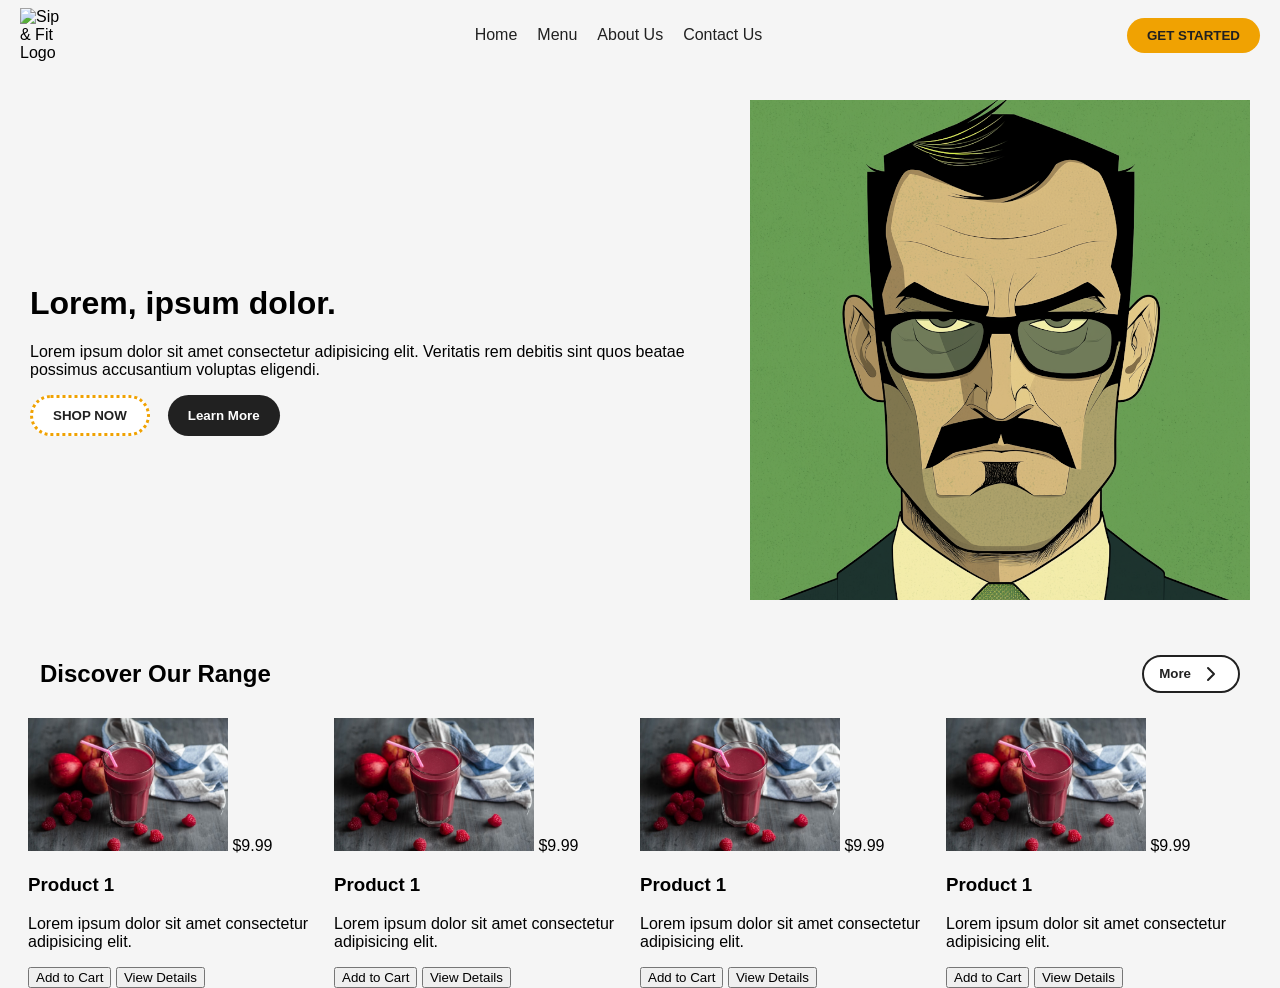
==== index.html @ 7b8e6828 "update title" ====
<!doctype html>
<html lang="en">
  <head>
    <meta charset="UTF-8" />
    <meta name="viewport" content="width=device-width, initial-scale=1.0" />
    <link rel="stylesheet" href="assets/styles/home.css" />
    <title>32Sips - Juice Bar</title>
  </head>
  <body>
    <nav class="navbar">
      <img src="assets/images/logo.png" alt="Sip & Fit Logo" width="50" />

      <ul class="nav-menu">
        <li><a href="/" class="nav-item">Home</a></li>
        <li><a href="/menu" class="nav-item">Menu</a></li>
        <li><a href="/about" class="nav-item">About Us</a></li>
        <li><a href="/contact" class="nav-item">Contact Us</a></li>
      </ul>

      <button class="auth-button">GET STARTED</button>
    </nav>
    <main>
      <div class="hero">
        <div>
          <h1>Lorem, ipsum dolor.</h1>
          <p>
            Lorem ipsum dolor sit amet consectetur adipisicing elit. Veritatis
            rem debitis sint quos beatae possimus accusantium voluptas eligendi.
          </p>
          <div class="hero-buttons">
            <button class="hero-button-left">SHOP NOW</button>
            <button class="hero-button-right">Learn More</button>
          </div>
        </div>
        <img
          src="assets/images/Ardal Green-cropped.png"
          alt="Sip & Fit Logo"
          width="500"
        />
      </div>

      <div class="discover-section">
        <div class="discover-nav">
          <h2>Discover Our Range</h2>
          <div>
            <button class="more-products-button">
              More
              <svg
                xmlns="http://www.w3.org/2000/svg"
                width="24"
                height="24"
                viewBox="0 0 24 24"
                fill="none"
                stroke="currentColor"
                stroke-width="2"
                stroke-linecap="round"
                stroke-linejoin="round"
                class="lucide lucide-chevron-right-icon lucide-chevron-right"
              >
                <path d="m9 18 6-6-6-6" />
              </svg>
            </button>
          </div>
        </div>
        <div class="products">
          <div class="product-item">
            <div>
              <img src="assets/images/placeholder.jpg" width="200" />
              <span class="price">$9.99</span>
            </div>

            <h3>Product 1</h3>
            <p>Lorem ipsum dolor sit amet consectetur adipisicing elit.</p>

            <div>
              <button href="/cart/add/1" class="add-to-cart-button">
                Add to Cart
              </button>
              <button href="/product/1" class="product-link">
                View Details
              </button>
            </div>
          </div>
          <div class="product-item">
            <div>
              <img src="assets/images/placeholder.jpg" width="200" />
              <span class="price">$9.99</span>
            </div>

            <h3>Product 1</h3>
            <p>Lorem ipsum dolor sit amet consectetur adipisicing elit.</p>

            <div>
              <button href="/cart/add/1" class="add-to-cart-button">
                Add to Cart
              </button>
              <button href="/product/1" class="product-link">
                View Details
              </button>
            </div>
          </div>
          <div class="product-item">
            <div>
              <img src="assets/images/placeholder.jpg" width="200" />
              <span class="price">$9.99</span>
            </div>

            <h3>Product 1</h3>
            <p>Lorem ipsum dolor sit amet consectetur adipisicing elit.</p>

            <div>
              <button href="/cart/add/1" class="add-to-cart-button">
                Add to Cart
              </button>
              <button href="/product/1" class="product-link">
                View Details
              </button>
            </div>
          </div>
          <div class="product-item">
            <div>
              <img src="assets/images/placeholder.jpg" width="200" />
              <span class="price">$9.99</span>
            </div>

            <h3>Product 1</h3>
            <p>Lorem ipsum dolor sit amet consectetur adipisicing elit.</p>

            <div>
              <button href="/cart/add/1" class="add-to-cart-button">
                Add to Cart
              </button>
              <button href="/product/1" class="product-link">
                View Details
              </button>
            </div>
          </div>
        </div>
      </div>
    </main>
  </body>
</html>
---- assets/styles/home.css ----
body {
  background: #f5f5f5;
  margin: 0;
  padding: 0;
  font-family: Arial, Helvetica, sans-serif;
}

.navbar {
  display: flex;
  align-items: center;
  justify-content: space-between;
  height: 70px;
  padding: 0 20px;
}

.auth-button {
  background: #f0a202;
  color: #212121;
  border: none;
  padding: 10px 20px;
  cursor: pointer;
  font-weight: bold;
  border-radius: 30px;
}

.nav-menu {
  list-style-type: none;
  display: flex;
  justify-content: space-between;
  gap: 20px;
}

.nav-item {
  text-decoration: none;
  color: #212121;
}

.nav-item:hover {
  color: #f0a202;
  text-decoration: underline;
}

.hero {
  display: flex;
  align-items: center;
  justify-content: space-between;
  padding: 30px;
}

.hero-buttons {
  display: flex;
  gap: 18px;
}

.hero-button-left {
  background: #fff;
  color: #212121;
  border: none;
  padding: 10px 20px;
  cursor: pointer;
  font-weight: bold;
  border-radius: 30px;
  border-color: #f0a202;
  border-style: dotted;
}

.hero-button-right {
  background: #212121;
  color: #fff;
  border: none;
  padding: 10px 20px;
  cursor: pointer;
  font-weight: bold;
  border-radius: 30px;
}

.discover-nav {
  display: flex;
  align-items: center;
  justify-content: space-between;
  padding: 10px 40px;
}

.more-products-button {
  background: #ffffff;
  color: #212121;
  border: none;
  padding: 5px 15px;
  cursor: pointer;
  font-weight: bold;
  border-radius: 30px;
  display: flex;
  align-items: center;
  border: 2px solid #212121;
  gap: 8px;
}

.discover-section {
  display: flex;
  flex-direction: column;
}

.products {
  display: flex;
  align-items: center;
  justify-content: space-between;
  margin: 0px 28px;
}

.products-item {
  background: #fff;
  padding: 30px;
  border-radius: 10px;
  width: 23%;
}
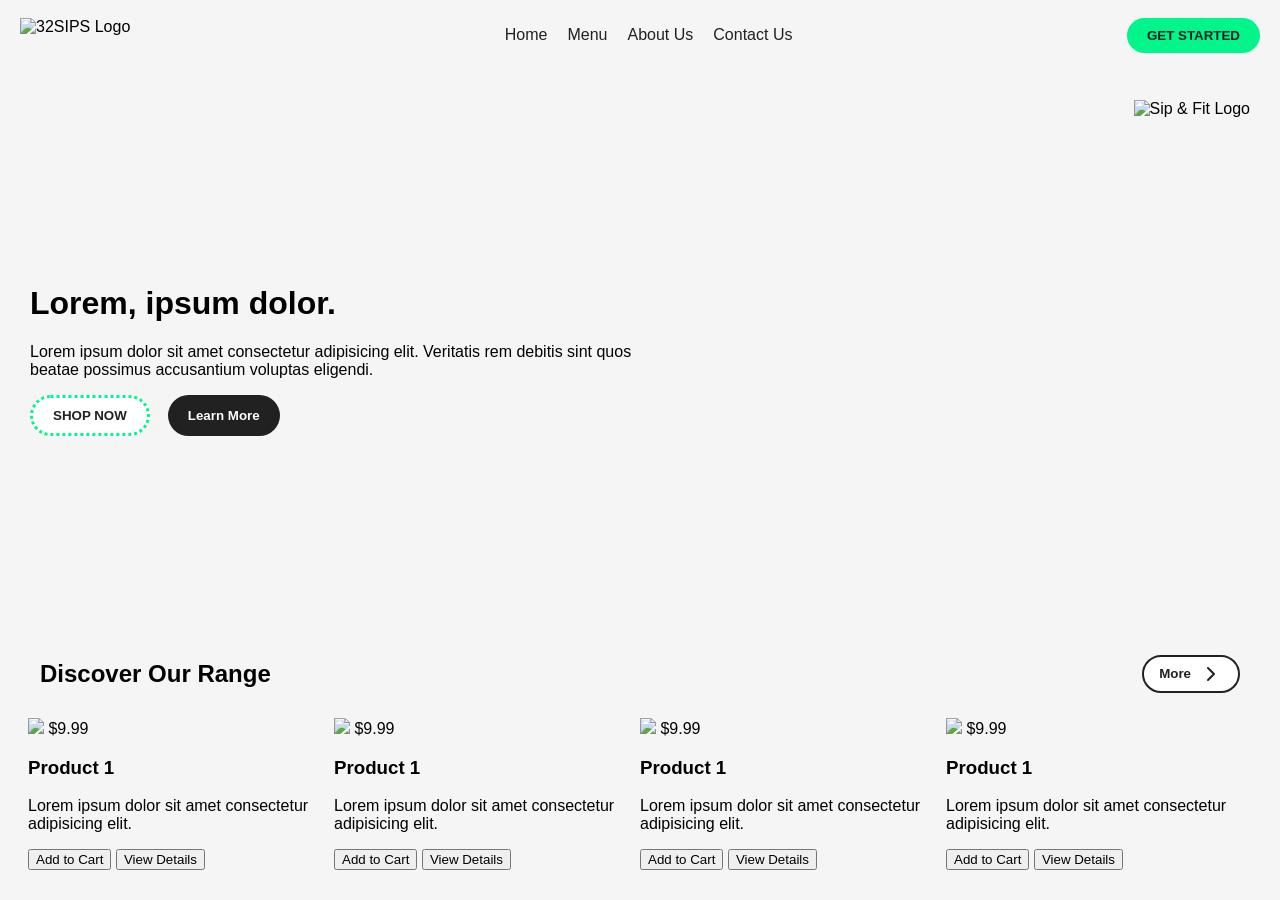
==== commit 1085cac7: "update" ====
--- a/index.html
+++ b/index.html
@@ -8,20 +8,20 @@
   </head>
   <body>
     <nav class="navbar">
-      <img src="assets/images/logo.png" alt="Sip & Fit Logo" width="50" />
+      <img src="assets/images/logo.svg" alt="32SIPS Logo" height="35" />
 
       <ul class="nav-menu">
         <li><a href="/" class="nav-item">Home</a></li>
-        <li><a href="/menu" class="nav-item">Menu</a></li>
-        <li><a href="/about" class="nav-item">About Us</a></li>
-        <li><a href="/contact" class="nav-item">Contact Us</a></li>
+        <li><a href="menu/index.html" class="nav-item">Menu</a></li>
+        <li><a href="about/index.html" class="nav-item">About Us</a></li>
+        <li><a href="contact/index.html" class="nav-item">Contact Us</a></li>
       </ul>
 
       <button class="auth-button">GET STARTED</button>
     </nav>
     <main>
       <div class="hero">
-        <div>
+        <div class="hero-left">
           <h1>Lorem, ipsum dolor.</h1>
           <p>
             Lorem ipsum dolor sit amet consectetur adipisicing elit. Veritatis
@@ -33,9 +33,9 @@
           </div>
         </div>
         <img
-          src="assets/images/Ardal Green-cropped.png"
+          src="assets/images/juice.png"
           alt="Sip & Fit Logo"
-          width="500"
+          height="500"
         />
       </div>
 
--- a/assets/styles/home.css
+++ b/assets/styles/home.css
@@ -14,7 +14,7 @@
 }
 
 .auth-button {
-  background: #f0a202;
+  background: #00F58A;
   color: #212121;
   border: none;
   padding: 10px 20px;
@@ -36,7 +36,7 @@
 }
 
 .nav-item:hover {
-  color: #f0a202;
+  color: #00F58A;
   text-decoration: underline;
 }
 
@@ -45,6 +45,10 @@
   align-items: center;
   justify-content: space-between;
   padding: 30px;
+}
+
+.hero-left {
+  width: 50%;
 }
 
 .hero-buttons {
@@ -60,7 +64,7 @@
   cursor: pointer;
   font-weight: bold;
   border-radius: 30px;
-  border-color: #f0a202;
+  border-color: #00F58A;
   border-style: dotted;
 }
 
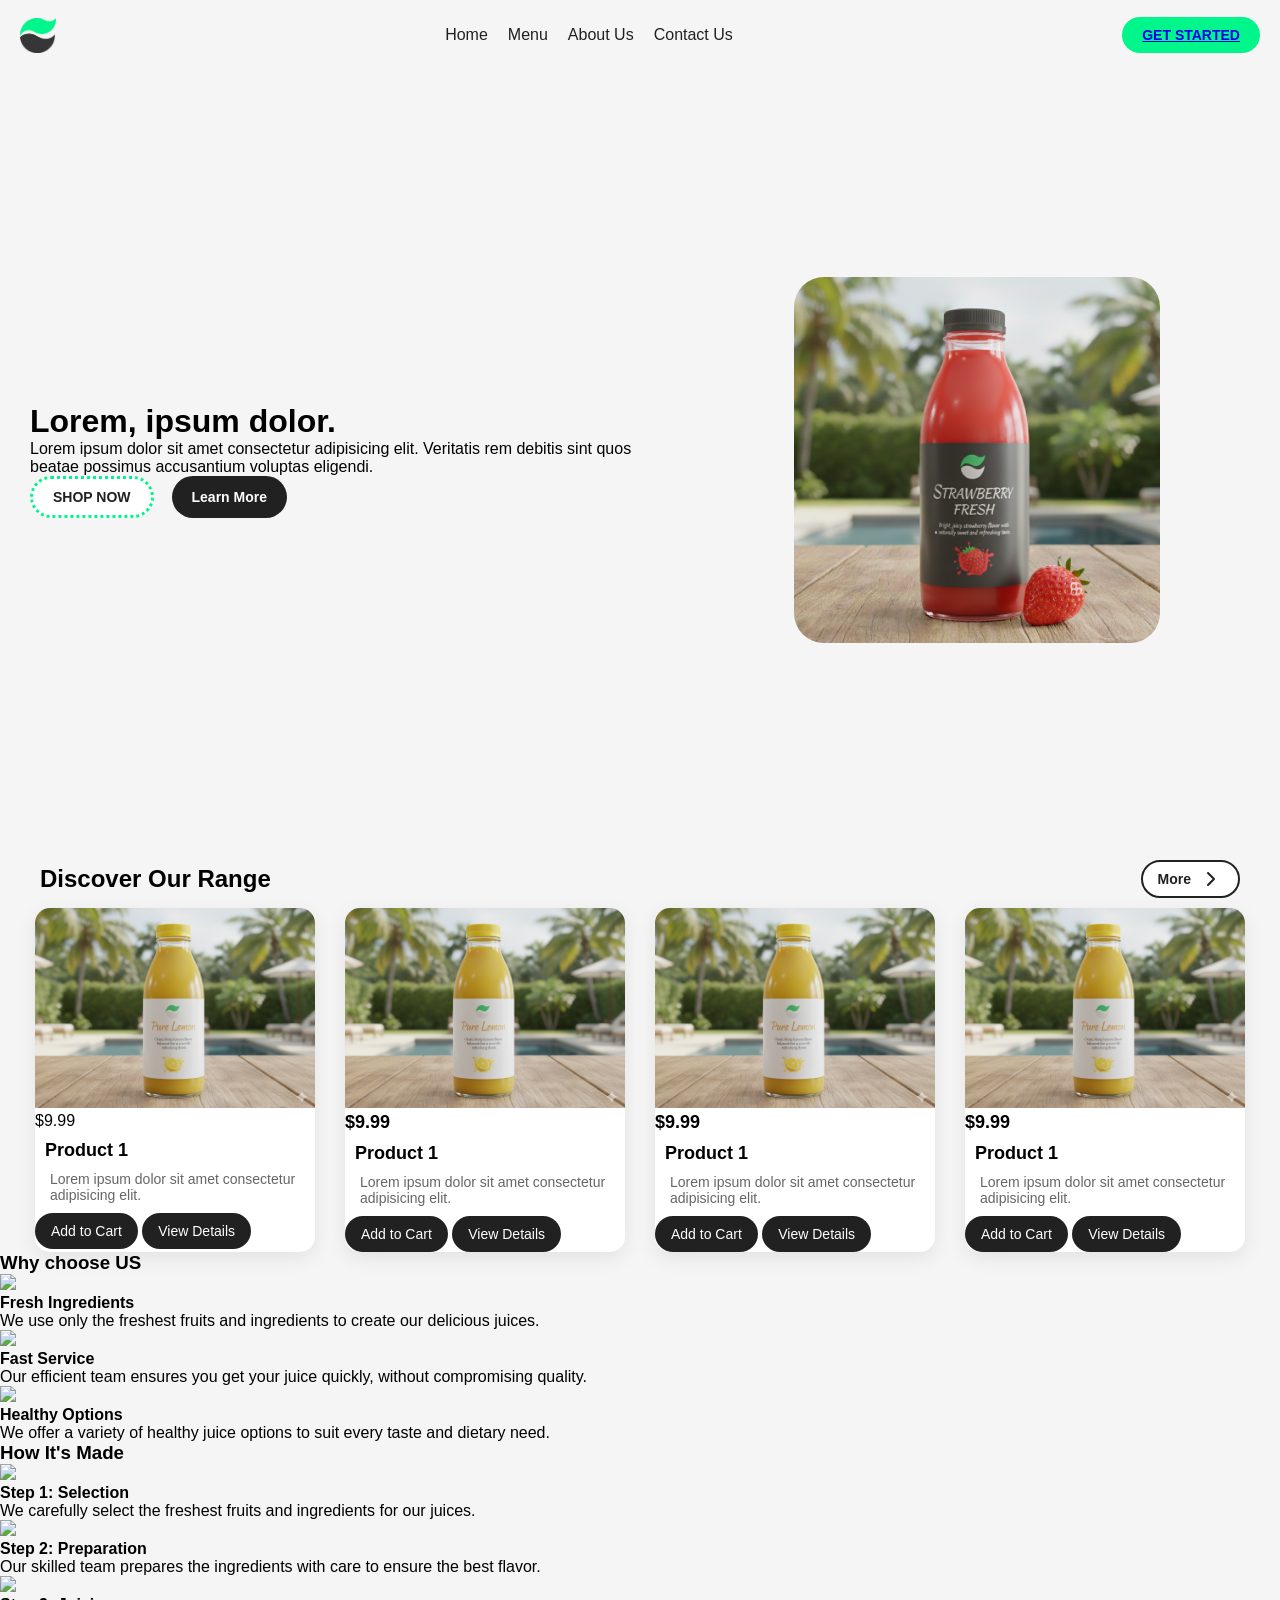
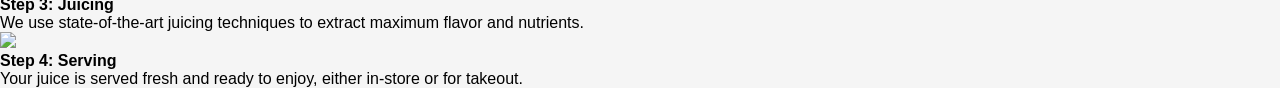
==== commit f51772b4: "update and add loginpage" ====
--- a/index.html
+++ b/index.html
@@ -4,11 +4,11 @@
     <meta charset="UTF-8" />
     <meta name="viewport" content="width=device-width, initial-scale=1.0" />
     <link rel="stylesheet" href="assets/styles/home.css" />
-    <title>32Sips - Juice Bar</title>
+    <title>CitrusWave - Juice Bar</title>
   </head>
   <body>
     <nav class="navbar">
-      <img src="assets/images/logo.svg" alt="32SIPS Logo" height="35" />
+      <img src="assets/images/dark.svg" alt="CitrusWave Logo" height="35" />
 
       <ul class="nav-menu">
         <li><a href="/" class="nav-item">Home</a></li>
@@ -17,7 +17,7 @@
         <li><a href="contact/index.html" class="nav-item">Contact Us</a></li>
       </ul>
 
-      <button class="auth-button">GET STARTED</button>
+      <button class="auth-button"><a href="auth/login.html">GET STARTED</a></button>
     </nav>
     <main>
       <div class="hero">
@@ -32,11 +32,9 @@
             <button class="hero-button-right">Learn More</button>
           </div>
         </div>
-        <img
-          src="assets/images/juice.png"
-          alt="Sip & Fit Logo"
-          height="500"
-        />
+        <div class="hero-right">
+        </div>
+        
       </div>
 
       <div class="discover-section">
@@ -65,7 +63,7 @@
         <div class="products">
           <div class="product-item">
             <div>
-              <img src="assets/images/placeholder.jpg" width="200" />
+              <img src="assets/images/lemon.png" width="200" />
               <span class="price">$9.99</span>
             </div>
 
@@ -83,44 +81,44 @@
           </div>
           <div class="product-item">
             <div>
-              <img src="assets/images/placeholder.jpg" width="200" />
-              <span class="price">$9.99</span>
-            </div>
-
-            <h3>Product 1</h3>
-            <p>Lorem ipsum dolor sit amet consectetur adipisicing elit.</p>
-
-            <div>
-              <button href="/cart/add/1" class="add-to-cart-button">
-                Add to Cart
-              </button>
-              <button href="/product/1" class="product-link">
-                View Details
-              </button>
-            </div>
-          </div>
-          <div class="product-item">
-            <div>
-              <img src="assets/images/placeholder.jpg" width="200" />
-              <span class="price">$9.99</span>
-            </div>
-
-            <h3>Product 1</h3>
-            <p>Lorem ipsum dolor sit amet consectetur adipisicing elit.</p>
-
-            <div>
-              <button href="/cart/add/1" class="add-to-cart-button">
-                Add to Cart
-              </button>
-              <button href="/product/1" class="product-link">
-                View Details
-              </button>
-            </div>
-          </div>
-          <div class="product-item">
-            <div>
-              <img src="assets/images/placeholder.jpg" width="200" />
-              <span class="price">$9.99</span>
+              <img src="assets/images/lemon.png" width="200" />
+              <span class="product-price">$9.99</span>
+            </div>
+
+            <h3>Product 1</h3>
+            <p>Lorem ipsum dolor sit amet consectetur adipisicing elit.</p>
+
+            <div>
+              <button href="/cart/add/1" class="add-to-cart-button">
+                Add to Cart
+              </button>
+              <button href="/product/1" class="product-link">
+                View Details
+              </button>
+            </div>
+          </div>
+          <div class="product-item">
+            <div>
+              <img src="assets/images/lemon.png" width="200" />
+              <span class="product-price">$9.99</span>
+            </div>
+
+            <h3>Product 1</h3>
+            <p>Lorem ipsum dolor sit amet consectetur adipisicing elit.</p>
+
+            <div class="product-item-buttons">
+              <button href="/cart/add/1" class="add-to-cart-button">
+                Add to Cart
+              </button>
+              <button href="/product/1" class="product-link">
+                View Details
+              </button>
+            </div>
+          </div>
+          <div class="product-item">
+            <div>
+              <img src="assets/images/lemon.png" width="200" />
+              <span class="product-price">$9.99</span>
             </div>
 
             <h3>Product 1</h3>
@@ -137,6 +135,74 @@
           </div>
         </div>
       </div>
+
+      <section>
+        <h3>Why choose US</h3>
+        <div class="reasons">
+          <div class="reason-item">
+            <img src="assets/images/fresh.svg" width="50" />
+            <h4>Fresh Ingredients</h4>
+            <p>
+              We use only the freshest fruits and ingredients to create our
+              delicious juices.
+            </p>
+          </div>
+          <div class="reason-item">
+            <img src="assets/images/fast.svg" width="50" />
+            <h4>Fast Service</h4>
+            <p>
+              Our efficient team ensures you get your juice quickly, without
+              compromising quality.
+            </p>
+          </div>
+          <div class="reason-item">
+            <img src="assets/images/healthy.svg" width="50" />
+            <h4>Healthy Options</h4>
+            <p>
+              We offer a variety of healthy juice options to suit every taste
+              and dietary need.
+            </p>
+          </div>
+        </div>
+      </section>
+
+      <section class="how its made">  
+        <h3>How It's Made</h3>
+        <div class="process">
+          <div class="process-step">
+            <img src="assets/images/step1.svg" width="50" />
+            <h4>Step 1: Selection</h4>
+            <p>
+              We carefully select the freshest fruits and ingredients for our
+              juices.
+            </p>
+          </div>
+          <div class="process-step">
+            <img src="assets/images/step2.svg" width="50" />
+            <h4>Step 2: Preparation</h4>
+            <p>
+              Our skilled team prepares the ingredients with care to ensure the
+              best flavor.
+            </p>
+          </div>
+          <div class="process-step">
+            <img src="assets/images/step3.svg" width="50" />
+            <h4>Step 3: Juicing</h4>
+            <p>
+              We use state-of-the-art juicing techniques to extract maximum
+              flavor and nutrients.
+            </p>
+          </div>
+          <div class="process-step">
+            <img src="assets/images/step4.svg" width="50" />
+            <h4>Step 4: Serving</h4>
+            <p>
+              Your juice is served fresh and ready to enjoy, either in-store or
+              for takeout.
+            </p>
+          </div>
+        </div>
+      </section>
     </main>
   </body>
 </html>
--- a/assets/styles/home.css
+++ b/assets/styles/home.css
@@ -1,7 +1,12 @@
+* {
+  margin: 0;
+  padding: 0;
+  outline: 0;
+}
 body {
   background: #f5f5f5;
-  margin: 0;
-  padding: 0;
+
+
   font-family: Arial, Helvetica, sans-serif;
 }
 
@@ -45,10 +50,22 @@
   align-items: center;
   justify-content: space-between;
   padding: 30px;
+  height: 80vh;
 }
 
 .hero-left {
   width: 50%;
+}
+
+.hero-right {
+  width: 30%;
+  background-image: url(/assets/images/strawberry.png);
+  background-repeat: no-repeat;
+  background-size: cover;
+  background-position: center;
+  aspect-ratio: 1;
+  border-radius: 30px;
+  margin-right: 90px;
 }
 
 .hero-buttons {
@@ -106,14 +123,58 @@
 
 .products {
   display: flex;
-  align-items: center;
-  justify-content: space-between;
-  margin: 0px 28px;
+  justify-content: center;
+  flex-wrap: wrap;
+  gap: 30px;
 }
 
-.products-item {
+.product-item {
+  width: 280px;
   background: #fff;
-  padding: 30px;
-  border-radius: 10px;
-  width: 23%;
+  text-align: start;
+  border-radius: 15px;
+  overflow: hidden;
+  transition: transform 0.3s ease, box-shadow 0.3s ease;
+  box-shadow: 0 6px 20px rgba(0,0,0,0.08);
 }
+
+.product-item:hover {
+  transform: translateY(-6px);
+  box-shadow: 0 12px 30px rgba(0,0,0,0.12);
+}
+
+.product-item img {
+  width: 100%;
+  height: 200px;
+  object-fit: cover;
+}
+
+.product-item h3 {
+  padding: 10px;
+  font-size: 18px;
+}
+
+.product-item p {
+  padding: 0 15px 10px;
+  font-size: 14px;
+  color: #666;
+}
+
+.product-price {
+  font-size: 18px;
+  font-weight: bold;
+  margin-bottom: 10px;
+}
+
+button {
+  border: none;
+  padding: 10px 16px;
+  color: #fff;
+  background: #212121;
+  font-size: 14px;
+  cursor: pointer;
+  border-radius: 25px;
+  transition: background 0.2s ease;
+}
+
+
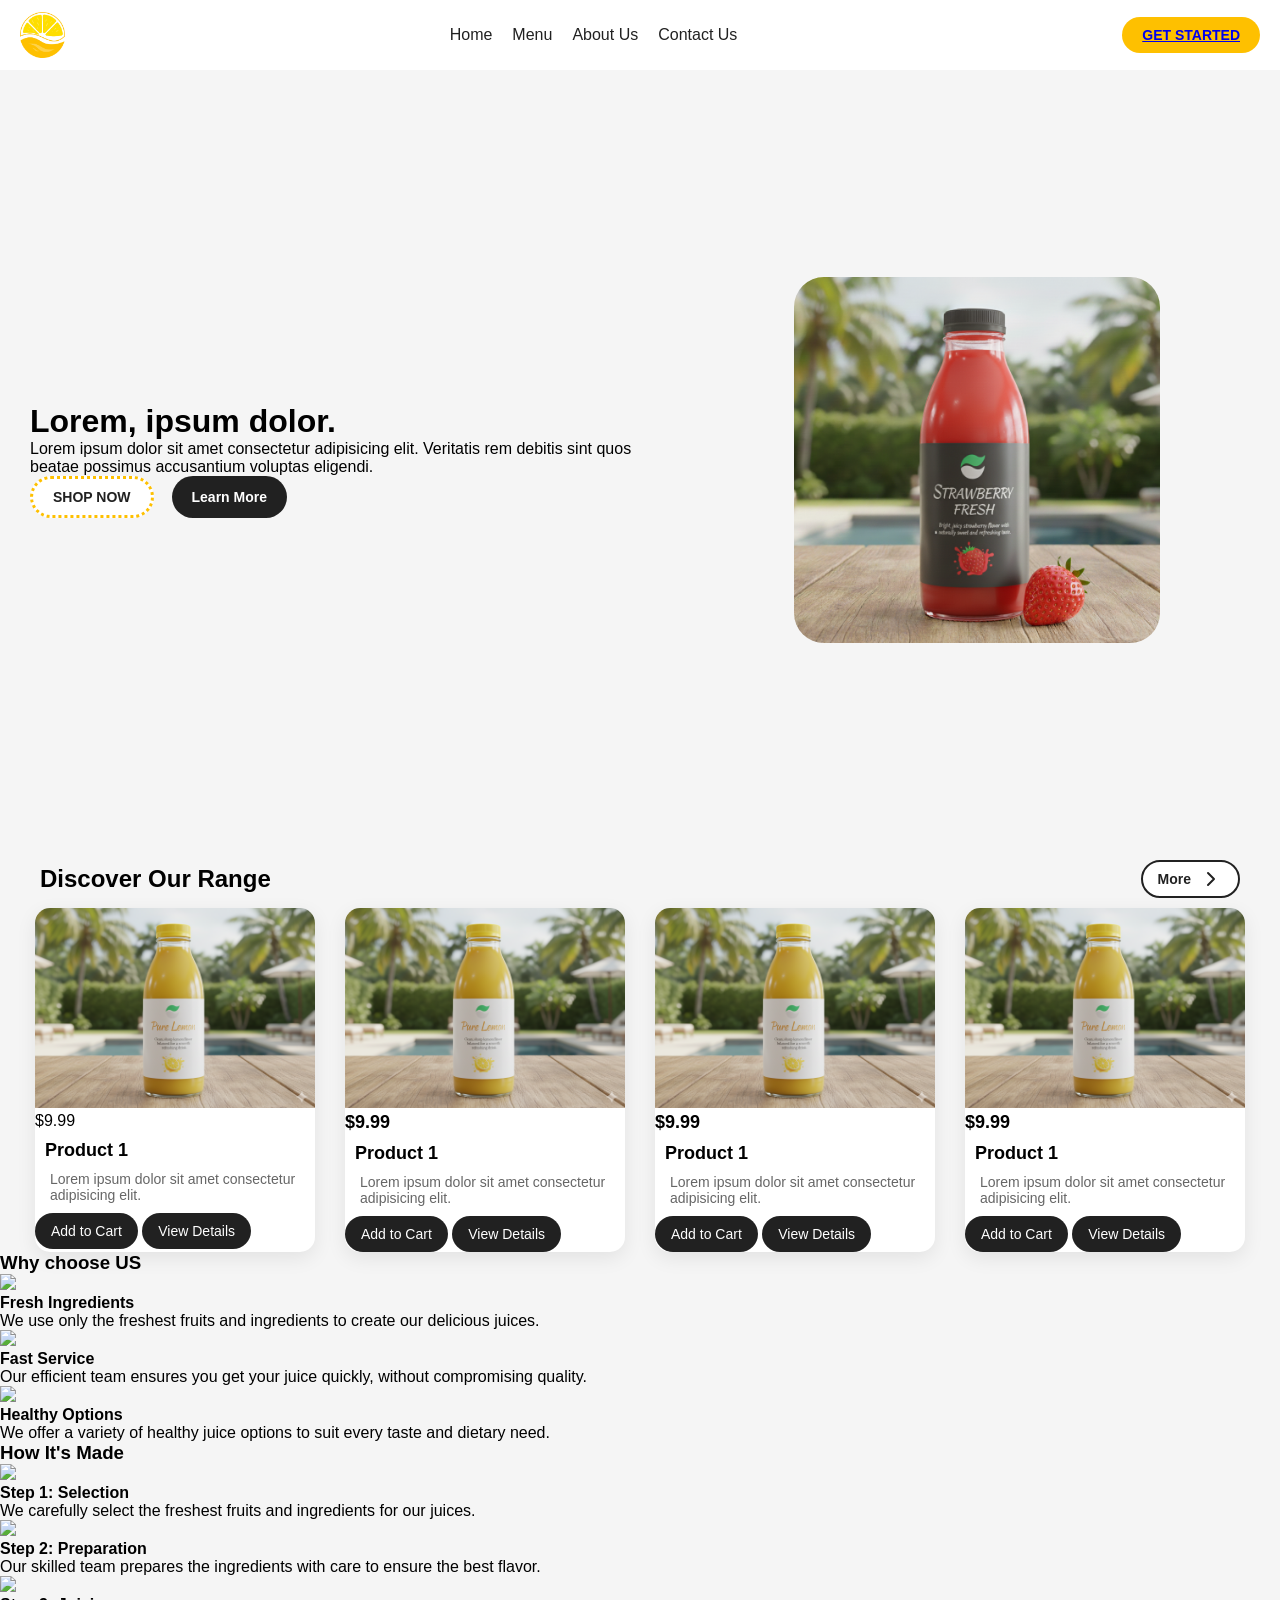
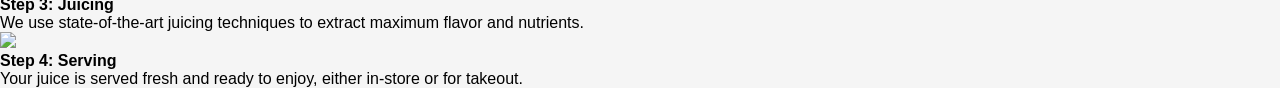
==== commit 2572a181: "minor updates" ====
--- a/index.html
+++ b/index.html
@@ -8,7 +8,7 @@
   </head>
   <body>
     <nav class="navbar">
-      <img src="assets/images/dark.svg" alt="CitrusWave Logo" height="35" />
+      <img src="assets/images/logo.svg" alt="CitrusWave Logo" height="46" />
 
       <ul class="nav-menu">
         <li><a href="/" class="nav-item">Home</a></li>
--- a/assets/styles/home.css
+++ b/assets/styles/home.css
@@ -16,10 +16,14 @@
   justify-content: space-between;
   height: 70px;
   padding: 0 20px;
+  position: sticky;
+  z-index: 1;
+  top: 0;
+  background: #fff;
 }
 
 .auth-button {
-  background: #00F58A;
+  background: #fec000;
   color: #212121;
   border: none;
   padding: 10px 20px;
@@ -41,7 +45,7 @@
 }
 
 .nav-item:hover {
-  color: #00F58A;
+  color: #fec000;
   text-decoration: underline;
 }
 
@@ -81,7 +85,7 @@
   cursor: pointer;
   font-weight: bold;
   border-radius: 30px;
-  border-color: #00F58A;
+  border-color: #fec000;
   border-style: dotted;
 }
 
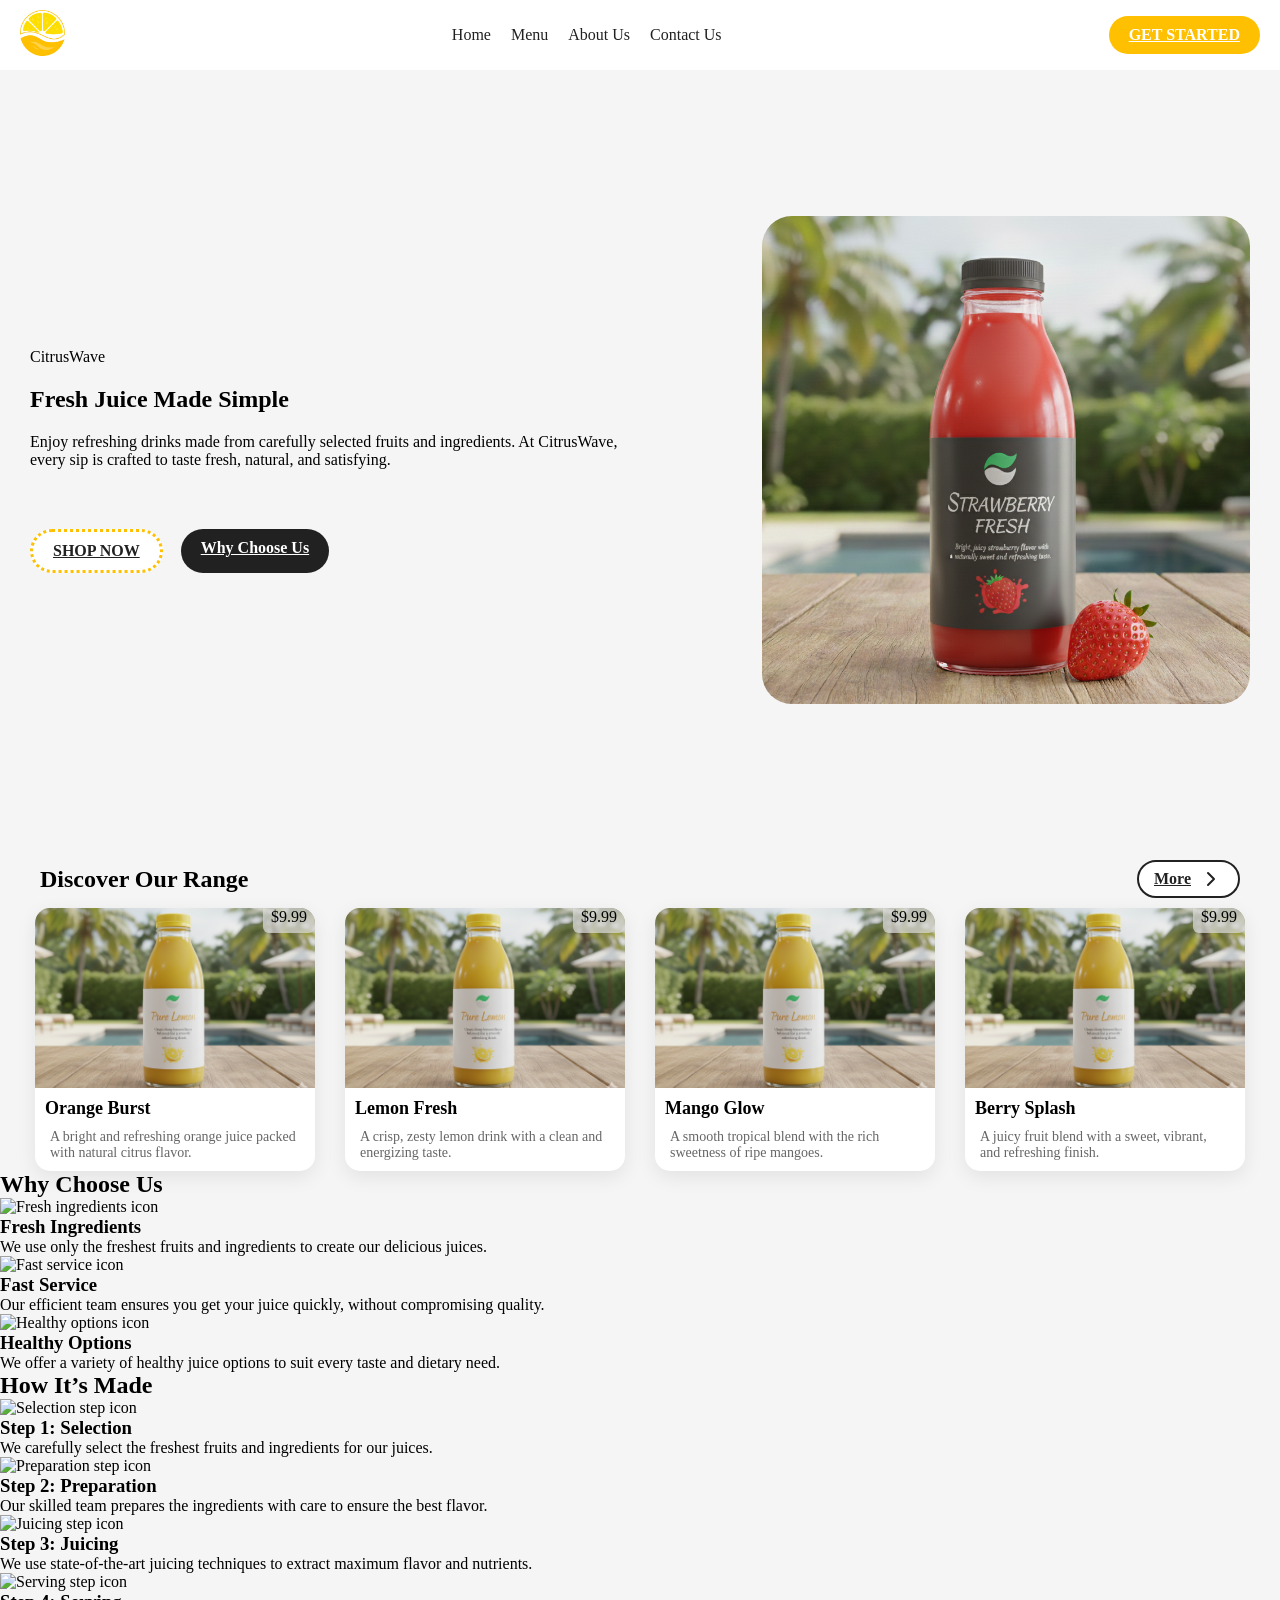
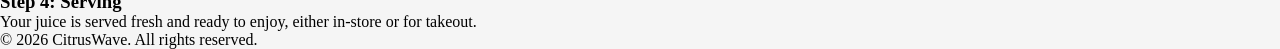
==== commit da842e0f: "update" ====
--- a/index.html
+++ b/index.html
@@ -3,45 +3,56 @@
   <head>
     <meta charset="UTF-8" />
     <meta name="viewport" content="width=device-width, initial-scale=1.0" />
+    <meta
+      name="description"
+      content="CitrusWave is a juice bar serving fresh, healthy, and delicious fruit drinks."
+    />
     <link rel="stylesheet" href="assets/styles/home.css" />
     <title>CitrusWave - Juice Bar</title>
   </head>
   <body>
-    <nav class="navbar">
-      <img src="assets/images/logo.svg" alt="CitrusWave Logo" height="46" />
+    <header>
+      <nav class="navbar" aria-label="Main navigation">
+        <a href="/" aria-label="CitrusWave Home">
+          <img src="assets/images/logo.svg" alt="CitrusWave Logo" height="46" />
+        </a>
 
-      <ul class="nav-menu">
-        <li><a href="/" class="nav-item">Home</a></li>
-        <li><a href="menu/index.html" class="nav-item">Menu</a></li>
-        <li><a href="about/index.html" class="nav-item">About Us</a></li>
-        <li><a href="contact/index.html" class="nav-item">Contact Us</a></li>
-      </ul>
+        <ul class="nav-menu">
+          <li><a href="/" class="nav-item" aria-current="page">Home</a></li>
+          <li><a href="/menu/index.html" class="nav-item">Menu</a></li>
+          <li><a href="/about/index.html" class="nav-item">About Us</a></li>
+          <li><a href="/contact/index.html" class="nav-item">Contact Us</a></li>
+        </ul>
 
-      <button class="auth-button"><a href="auth/login.html">GET STARTED</a></button>
-    </nav>
+        <a href="auth/login.html" class="auth-button">GET STARTED</a>
+      </nav>
+    </header>
+
     <main>
-      <div class="hero">
+      <section class="hero">
         <div class="hero-left">
-          <h1>Lorem, ipsum dolor.</h1>
+          <p>CitrusWave</p>
+          <h1>Fresh Juice Made Simple</h1>
           <p>
-            Lorem ipsum dolor sit amet consectetur adipisicing elit. Veritatis
-            rem debitis sint quos beatae possimus accusantium voluptas eligendi.
+            Enjoy refreshing drinks made from carefully selected fruits and
+            ingredients. At CitrusWave, every sip is crafted to taste fresh,
+            natural, and satisfying.
           </p>
+
           <div class="hero-buttons">
-            <button class="hero-button-left">SHOP NOW</button>
-            <button class="hero-button-right">Learn More</button>
+            <a href="/menu/index.html" class="hero-button-left">SHOP NOW</a>
+            <a href="/about/index.html" class="hero-button-right">Why Choose Us</a>
           </div>
         </div>
-        <div class="hero-right">
-        </div>
-        
-      </div>
 
-      <div class="discover-section">
+        <div class="hero-right" aria-hidden="true"></div>
+      </section>
+
+      <section class="discover-section" aria-labelledby="discover-title">
         <div class="discover-nav">
-          <h2>Discover Our Range</h2>
+          <h2 id="discover-title">Discover Our Range</h2>
           <div>
-            <button class="more-products-button">
+            <a href="/menu/index.html" class="more-products-button">
               More
               <svg
                 xmlns="http://www.w3.org/2000/svg"
@@ -54,155 +65,127 @@
                 stroke-linecap="round"
                 stroke-linejoin="round"
                 class="lucide lucide-chevron-right-icon lucide-chevron-right"
+                aria-hidden="true"
               >
                 <path d="m9 18 6-6-6-6" />
               </svg>
-            </button>
+            </a>
           </div>
         </div>
+
         <div class="products">
-          <div class="product-item">
-            <div>
-              <img src="assets/images/lemon.png" width="200" />
+          <article class="product-item">
+            <div class="product-cover">
               <span class="price">$9.99</span>
             </div>
+            <h3>Orange Burst</h3>
+            <p>A bright and refreshing orange juice packed with natural citrus flavor.</p>
+          </article>
 
-            <h3>Product 1</h3>
-            <p>Lorem ipsum dolor sit amet consectetur adipisicing elit.</p>
+          <article class="product-item">
+            <div class="product-cover">
+              <span class="price">$9.99</span>
+            </div>
+            <h3>Lemon Fresh</h3>
+            <p>A crisp, zesty lemon drink with a clean and energizing taste.</p>
+          </article>
 
-            <div>
-              <button href="/cart/add/1" class="add-to-cart-button">
-                Add to Cart
-              </button>
-              <button href="/product/1" class="product-link">
-                View Details
-              </button>
+          <article class="product-item">
+            <div class="product-cover">
+              <span class="price">$9.99</span>
             </div>
-          </div>
-          <div class="product-item">
-            <div>
-              <img src="assets/images/lemon.png" width="200" />
-              <span class="product-price">$9.99</span>
+            <h3>Mango Glow</h3>
+            <p>A smooth tropical blend with the rich sweetness of ripe mangoes.</p>
+          </article>
+
+          <article class="product-item">
+            <div class="product-cover">
+              <span class="price">$9.99</span>
             </div>
+            <h3>Berry Splash</h3>
+            <p>A juicy fruit blend with a sweet, vibrant, and refreshing finish.</p>
+          </article>
+        </div>
+      </section>
 
-            <h3>Product 1</h3>
-            <p>Lorem ipsum dolor sit amet consectetur adipisicing elit.</p>
+      <section aria-labelledby="why-choose-title">
+        <h2 id="why-choose-title">Why Choose Us</h2>
 
-            <div>
-              <button href="/cart/add/1" class="add-to-cart-button">
-                Add to Cart
-              </button>
-              <button href="/product/1" class="product-link">
-                View Details
-              </button>
-            </div>
-          </div>
-          <div class="product-item">
-            <div>
-              <img src="assets/images/lemon.png" width="200" />
-              <span class="product-price">$9.99</span>
-            </div>
-
-            <h3>Product 1</h3>
-            <p>Lorem ipsum dolor sit amet consectetur adipisicing elit.</p>
-
-            <div class="product-item-buttons">
-              <button href="/cart/add/1" class="add-to-cart-button">
-                Add to Cart
-              </button>
-              <button href="/product/1" class="product-link">
-                View Details
-              </button>
-            </div>
-          </div>
-          <div class="product-item">
-            <div>
-              <img src="assets/images/lemon.png" width="200" />
-              <span class="product-price">$9.99</span>
-            </div>
-
-            <h3>Product 1</h3>
-            <p>Lorem ipsum dolor sit amet consectetur adipisicing elit.</p>
-
-            <div>
-              <button href="/cart/add/1" class="add-to-cart-button">
-                Add to Cart
-              </button>
-              <button href="/product/1" class="product-link">
-                View Details
-              </button>
-            </div>
-          </div>
-        </div>
-      </div>
-
-      <section>
-        <h3>Why choose US</h3>
         <div class="reasons">
-          <div class="reason-item">
-            <img src="assets/images/fresh.svg" width="50" />
-            <h4>Fresh Ingredients</h4>
+          <article class="reason-item">
+            <img src="assets/images/fresh.svg" alt="Fresh ingredients icon" width="50" />
+            <h3>Fresh Ingredients</h3>
             <p>
               We use only the freshest fruits and ingredients to create our
               delicious juices.
             </p>
-          </div>
-          <div class="reason-item">
-            <img src="assets/images/fast.svg" width="50" />
-            <h4>Fast Service</h4>
+          </article>
+
+          <article class="reason-item">
+            <img src="assets/images/fast.svg" alt="Fast service icon" width="50" />
+            <h3>Fast Service</h3>
             <p>
               Our efficient team ensures you get your juice quickly, without
               compromising quality.
             </p>
-          </div>
-          <div class="reason-item">
-            <img src="assets/images/healthy.svg" width="50" />
-            <h4>Healthy Options</h4>
+          </article>
+
+          <article class="reason-item">
+            <img src="assets/images/healthy.svg" alt="Healthy options icon" width="50" />
+            <h3>Healthy Options</h3>
             <p>
               We offer a variety of healthy juice options to suit every taste
               and dietary need.
             </p>
-          </div>
+          </article>
         </div>
       </section>
 
-      <section class="how its made">  
-        <h3>How It's Made</h3>
+      <section class="how its made" aria-labelledby="how-made-title">
+        <h2 id="how-made-title">How It’s Made</h2>
+
         <div class="process">
-          <div class="process-step">
-            <img src="assets/images/step1.svg" width="50" />
-            <h4>Step 1: Selection</h4>
+          <article class="process-step">
+            <img src="assets/images/step1.svg" alt="Selection step icon" width="50" />
+            <h3>Step 1: Selection</h3>
             <p>
               We carefully select the freshest fruits and ingredients for our
               juices.
             </p>
-          </div>
-          <div class="process-step">
-            <img src="assets/images/step2.svg" width="50" />
-            <h4>Step 2: Preparation</h4>
+          </article>
+
+          <article class="process-step">
+            <img src="assets/images/step2.svg" alt="Preparation step icon" width="50" />
+            <h3>Step 2: Preparation</h3>
             <p>
               Our skilled team prepares the ingredients with care to ensure the
               best flavor.
             </p>
-          </div>
-          <div class="process-step">
-            <img src="assets/images/step3.svg" width="50" />
-            <h4>Step 3: Juicing</h4>
+          </article>
+
+          <article class="process-step">
+            <img src="assets/images/step3.svg" alt="Juicing step icon" width="50" />
+            <h3>Step 3: Juicing</h3>
             <p>
               We use state-of-the-art juicing techniques to extract maximum
               flavor and nutrients.
             </p>
-          </div>
-          <div class="process-step">
-            <img src="assets/images/step4.svg" width="50" />
-            <h4>Step 4: Serving</h4>
+          </article>
+
+          <article class="process-step">
+            <img src="assets/images/step4.svg" alt="Serving step icon" width="50" />
+            <h3>Step 4: Serving</h3>
             <p>
               Your juice is served fresh and ready to enjoy, either in-store or
               for takeout.
             </p>
-          </div>
+          </article>
         </div>
       </section>
     </main>
+
+    <footer>
+      <p>&copy; 2026 CitrusWave. All rights reserved.</p>
+    </footer>
   </body>
-</html>
+</html>
--- a/assets/styles/home.css
+++ b/assets/styles/home.css
@@ -3,12 +3,32 @@
   padding: 0;
   outline: 0;
 }
+
+@font-face {
+  font-family: "inter";
+  src: url(/assets/fonts/inter.ttf);
+  font-weight: normal;
+  font-style: normal;
+}
+
 body {
   background: #f5f5f5;
-
-
-  font-family: Arial, Helvetica, sans-serif;
-}
+  font-family: 'inter';
+}
+
+::-webkit-scrollbar {
+  width: 8px;
+}
+
+::-webkit-scrollbar-track {
+  background: #2a2a2a;
+}
+
+::-webkit-scrollbar-thumb {
+  border-radius: 4px;
+  background: #fec000;
+}
+
 
 .navbar {
   display: flex;
@@ -24,12 +44,21 @@
 
 .auth-button {
   background: #fec000;
-  color: #212121;
+  color: #fff;
   border: none;
   padding: 10px 20px;
   cursor: pointer;
   font-weight: bold;
   border-radius: 30px;
+}
+
+.auth-button a {
+  text-decoration: none;
+  color: #2a2a2a;
+}
+
+.auth-button:hover {
+  background: #fede00;
 }
 
 .nav-menu {
@@ -59,17 +88,23 @@
 
 .hero-left {
   width: 50%;
+  gap: 20px;
+  display: flex;
+  flex-direction: column;
+}
+
+.hero-buttons {
+  margin-top: 40px;
 }
 
 .hero-right {
-  width: 30%;
+  width: 40%;
   background-image: url(/assets/images/strawberry.png);
   background-repeat: no-repeat;
   background-size: cover;
   background-position: center;
   aspect-ratio: 1;
   border-radius: 30px;
-  margin-right: 90px;
 }
 
 .hero-buttons {
@@ -137,6 +172,7 @@
   background: #fff;
   text-align: start;
   border-radius: 15px;
+  position: relative;
   overflow: hidden;
   transition: transform 0.3s ease, box-shadow 0.3s ease;
   box-shadow: 0 6px 20px rgba(0,0,0,0.08);
@@ -147,10 +183,18 @@
   box-shadow: 0 12px 30px rgba(0,0,0,0.12);
 }
 
-.product-item img {
+.product-cover {
   width: 100%;
-  height: 200px;
-  object-fit: cover;
+  height: 180px;
+  background: url("/assets/images/lemon.png") center/cover no-repeat;
+  text-align: right;
+}
+
+.product-cover span {
+  padding: 8px;
+  background: #ddddddb6;
+  border-radius: 6px;
+  text-align: center;
 }
 
 .product-item h3 {
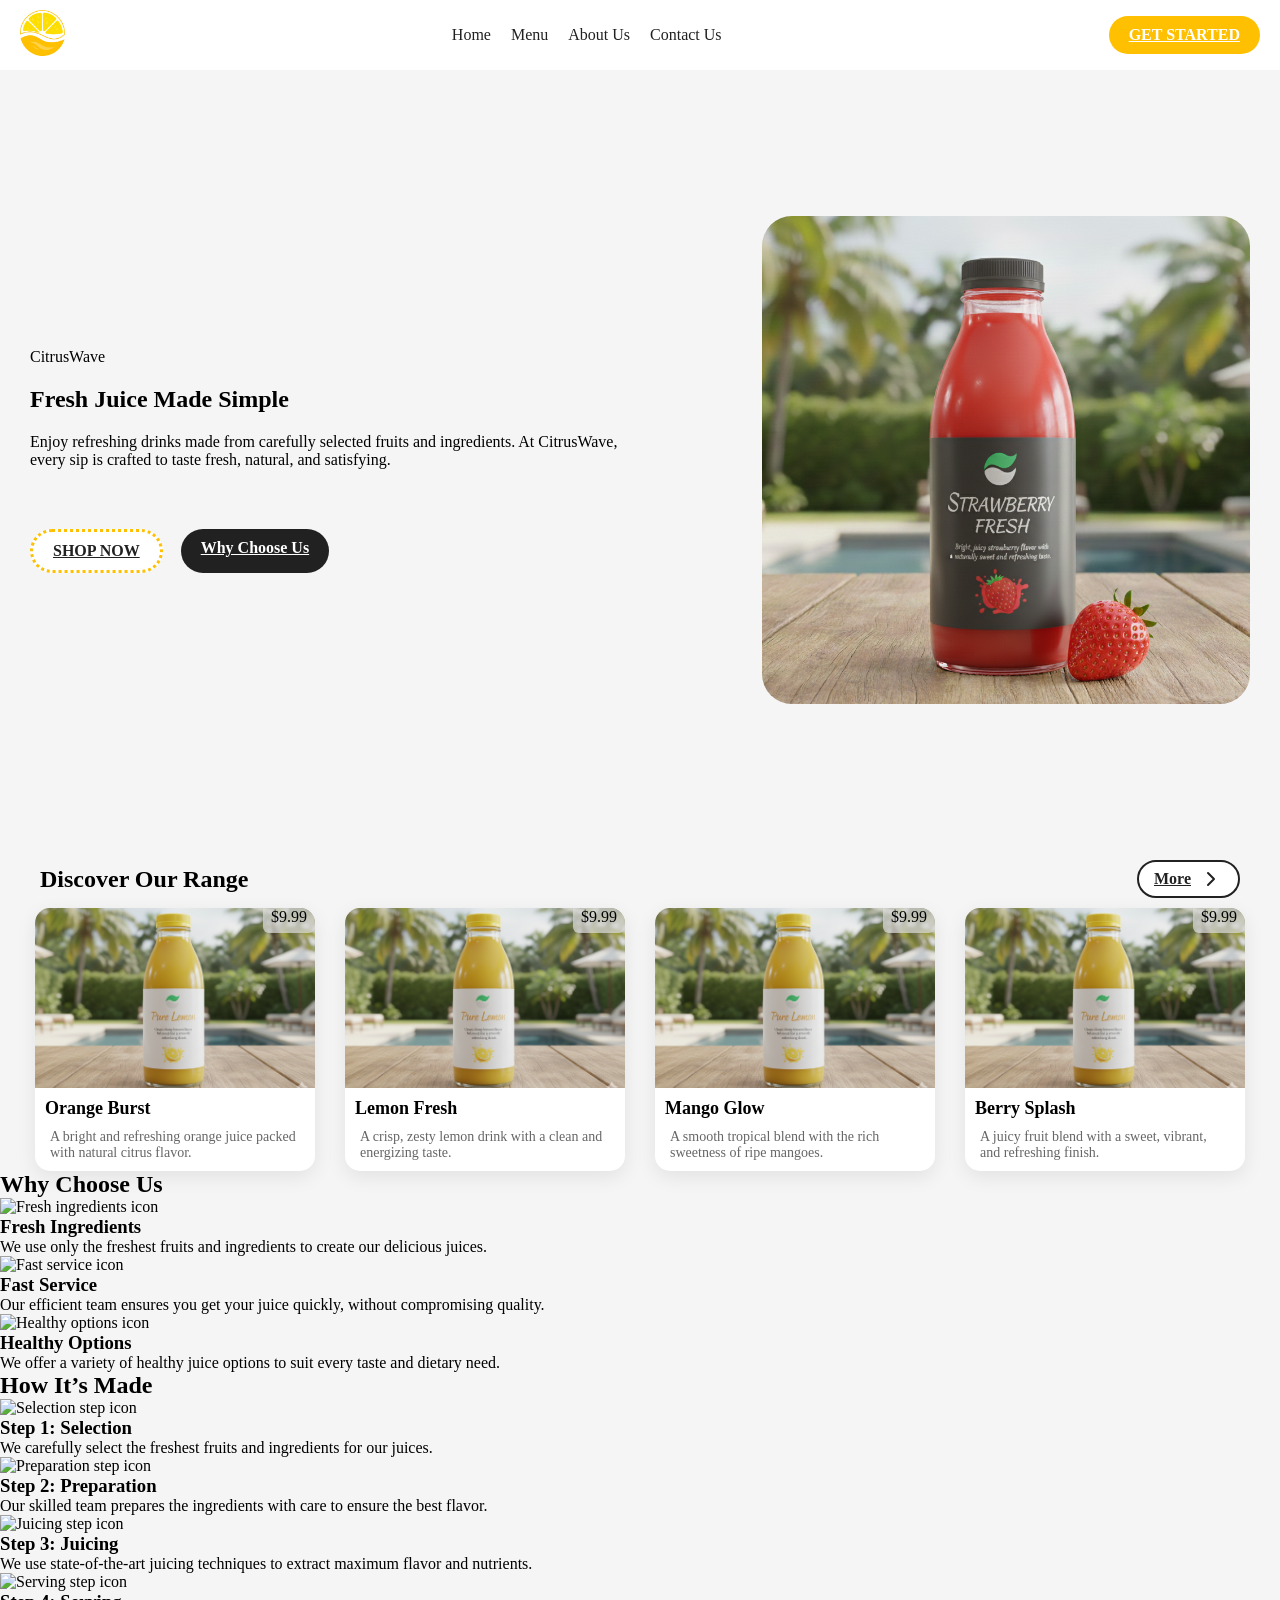
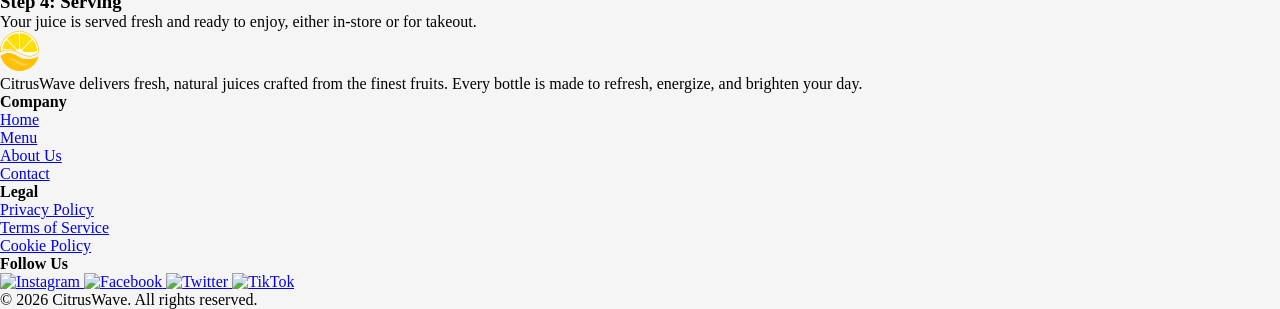
==== commit 949a1b7d: "add base menu" ====
--- a/index.html
+++ b/index.html
@@ -184,8 +184,59 @@
       </section>
     </main>
 
-    <footer>
-      <p>&copy; 2026 CitrusWave. All rights reserved.</p>
-    </footer>
+    <footer class="footer">
+  <div class="footer-container">
+
+    <div class="footer-brand">
+      <img src="assets/images/logo.svg" alt="CitrusWave Logo" height="40" />
+      <p>
+        CitrusWave delivers fresh, natural juices crafted from the finest
+        fruits. Every bottle is made to refresh, energize, and brighten your day.
+      </p>
+    </div>
+
+    <div class="footer-links">
+      <h4>Company</h4>
+      <ul>
+        <li><a href="/">Home</a></li>
+        <li><a href="/menu/index.html">Menu</a></li>
+        <li><a href="/about/index.html">About Us</a></li>
+        <li><a href="/contact/index.html">Contact</a></li>
+      </ul>
+    </div>
+
+    <div class="footer-links">
+      <h4>Legal</h4>
+      <ul>
+        <li><a href="/privacy.html">Privacy Policy</a></li>
+        <li><a href="/terms.html">Terms of Service</a></li>
+        <li><a href="/cookies.html">Cookie Policy</a></li>
+      </ul>
+    </div>
+
+    <div class="footer-social">
+      <h4>Follow Us</h4>
+      <div class="social-icons">
+        <a href="#" aria-label="Instagram">
+          <img src="assets/icons/instagram.svg" alt="Instagram" width="22">
+        </a>
+        <a href="#" aria-label="Facebook">
+          <img src="assets/icons/facebook.svg" alt="Facebook" width="22">
+        </a>
+        <a href="#" aria-label="Twitter">
+          <img src="assets/icons/twitter.svg" alt="Twitter" width="22">
+        </a>
+        <a href="#" aria-label="TikTok">
+          <img src="assets/icons/tiktok.svg" alt="TikTok" width="22">
+        </a>
+      </div>
+    </div>
+
+  </div>
+
+  <div class="footer-bottom">
+    <p>© 2026 CitrusWave. All rights reserved.</p>
+  </div>
+</footer>
   </body>
 </html>
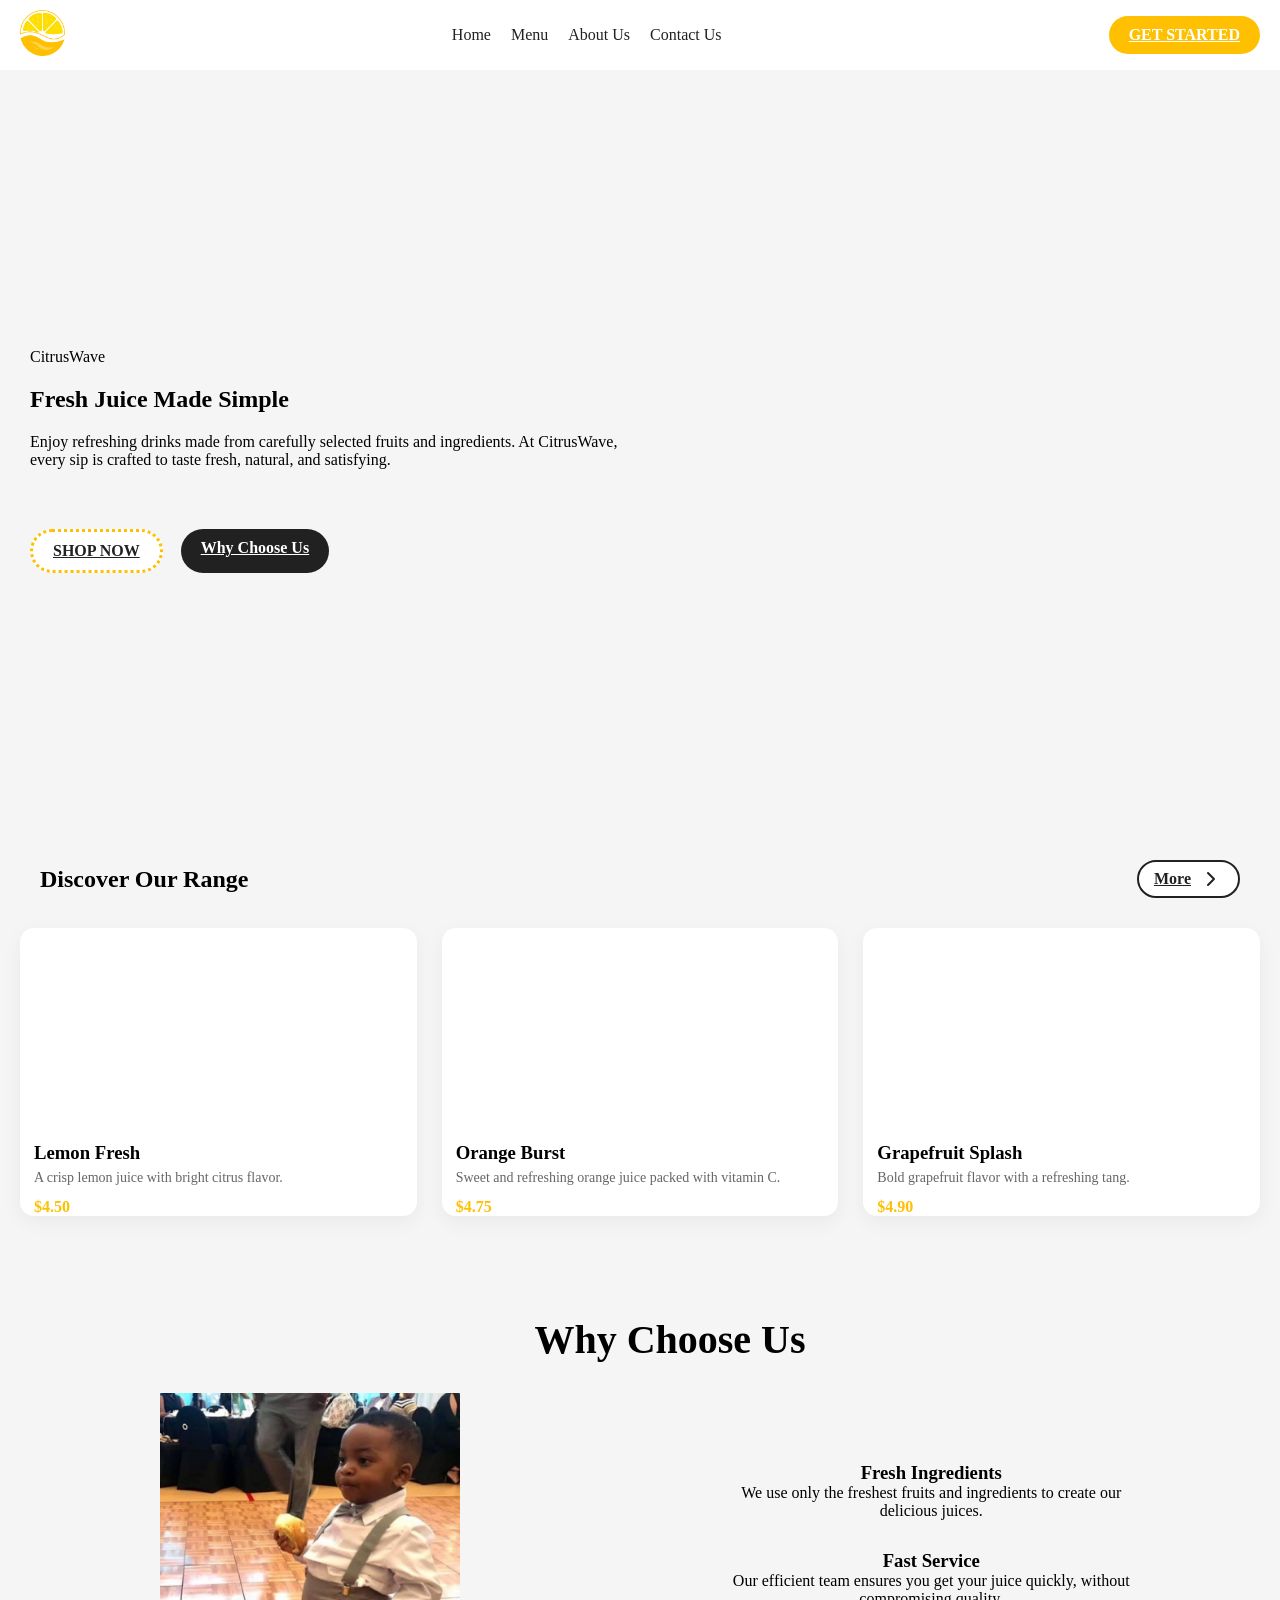
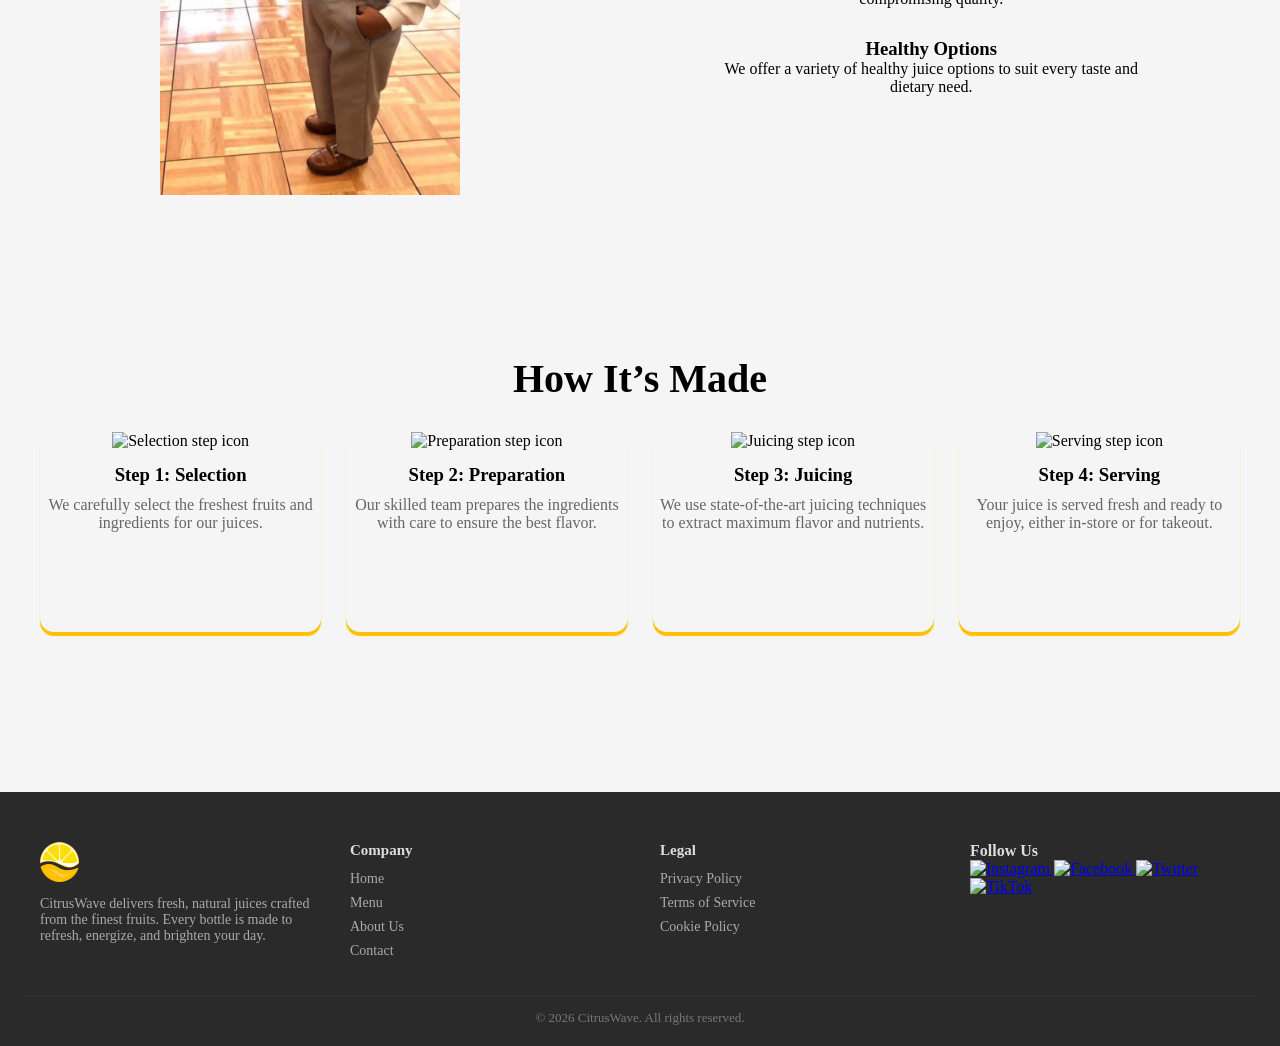
==== commit 730e33c9: "update ui" ====
--- a/index.html
+++ b/index.html
@@ -41,14 +41,16 @@
 
           <div class="hero-buttons">
             <a href="/menu/index.html" class="hero-button-left">SHOP NOW</a>
-            <a href="/about/index.html" class="hero-button-right">Why Choose Us</a>
+            <a href="/about/index.html" class="hero-button-right"
+              >Why Choose Us</a
+            >
           </div>
         </div>
 
         <div class="hero-right" aria-hidden="true"></div>
       </section>
 
-      <section class="discover-section" aria-labelledby="discover-title">
+      <section class="discover-section" aria-labelledby="citrus-classics-title">
         <div class="discover-nav">
           <h2 id="discover-title">Discover Our Range</h2>
           <div>
@@ -74,79 +76,74 @@
         </div>
 
         <div class="products">
-          <article class="product-item">
-            <div class="product-cover">
-              <span class="price">$9.99</span>
-            </div>
+          <div class="product-item">
+            <div class="product-cover lemon"></div>
+            <h3>Lemon Fresh</h3>
+            <p>A crisp lemon juice with bright citrus flavor.</p>
+            <span class="price">$4.50</span>
+          </div>
+
+          <div class="product-item">
+            <div class="product-cover orange"></div>
             <h3>Orange Burst</h3>
-            <p>A bright and refreshing orange juice packed with natural citrus flavor.</p>
-          </article>
-
-          <article class="product-item">
-            <div class="product-cover">
-              <span class="price">$9.99</span>
-            </div>
-            <h3>Lemon Fresh</h3>
-            <p>A crisp, zesty lemon drink with a clean and energizing taste.</p>
-          </article>
-
-          <article class="product-item">
-            <div class="product-cover">
-              <span class="price">$9.99</span>
-            </div>
-            <h3>Mango Glow</h3>
-            <p>A smooth tropical blend with the rich sweetness of ripe mangoes.</p>
-          </article>
-
-          <article class="product-item">
-            <div class="product-cover">
-              <span class="price">$9.99</span>
-            </div>
-            <h3>Berry Splash</h3>
-            <p>A juicy fruit blend with a sweet, vibrant, and refreshing finish.</p>
-          </article>
-        </div>
-      </section>
-
-      <section aria-labelledby="why-choose-title">
+            <p>Sweet and refreshing orange juice packed with vitamin C.</p>
+            <span class="price">$4.75</span>
+          </div>
+
+          <div class="product-item">
+            <div class="product-cover grapefruit"></div>
+            <h3>Grapefruit Splash</h3>
+            <p>Bold grapefruit flavor with a refreshing tang.</p>
+            <span class="price">$4.90</span>
+          </div>
+        </div>
+      </section>
+
+      <section class="why-choose-us">
         <h2 id="why-choose-title">Why Choose Us</h2>
 
         <div class="reasons">
-          <article class="reason-item">
-            <img src="assets/images/fresh.svg" alt="Fresh ingredients icon" width="50" />
-            <h3>Fresh Ingredients</h3>
-            <p>
-              We use only the freshest fruits and ingredients to create our
-              delicious juices.
-            </p>
-          </article>
-
-          <article class="reason-item">
-            <img src="assets/images/fast.svg" alt="Fast service icon" width="50" />
-            <h3>Fast Service</h3>
-            <p>
-              Our efficient team ensures you get your juice quickly, without
-              compromising quality.
-            </p>
-          </article>
-
-          <article class="reason-item">
-            <img src="assets/images/healthy.svg" alt="Healthy options icon" width="50" />
-            <h3>Healthy Options</h3>
-            <p>
-              We offer a variety of healthy juice options to suit every taste
-              and dietary need.
-            </p>
-          </article>
-        </div>
-      </section>
-
-      <section class="how its made" aria-labelledby="how-made-title">
+          <img
+            src="assets/images/why.jpg"
+            alt="Fresh ingredients icon"
+            width="300px"
+          />
+          <ul>
+            <li>
+              <h3>Fresh Ingredients</h3>
+              <p>
+                We use only the freshest fruits and ingredients to create our
+                delicious juices.
+              </p>
+            </li>
+            <li>
+              <h3>Fast Service</h3>
+              <p>
+                Our efficient team ensures you get your juice quickly, without
+                compromising quality.
+              </p>
+            </li>
+            <li>
+              <h3>Healthy Options</h3>
+              <p>
+                We offer a variety of healthy juice options to suit every taste
+                and dietary need.
+              </p>
+            </li>
+          </ul>
+        </div>
+      </section>
+
+      <section class="how-its-made" aria-labelledby="how-made-title">
         <h2 id="how-made-title">How It’s Made</h2>
 
         <div class="process">
           <article class="process-step">
-            <img src="assets/images/step1.svg" alt="Selection step icon" width="50" />
+            <img
+              src="assets/images/step1.svg"
+              alt="Selection step icon"
+              width="50"
+            />
             <h3>Step 1: Selection</h3>
             <p>
               We carefully select the freshest fruits and ingredients for our
@@ -155,7 +152,11 @@
           </article>
 
           <article class="process-step">
-            <img src="assets/images/step2.svg" alt="Preparation step icon" width="50" />
+            <img
+              src="assets/images/step2.svg"
+              alt="Preparation step icon"
+              width="50"
+            />
             <h3>Step 2: Preparation</h3>
             <p>
               Our skilled team prepares the ingredients with care to ensure the
@@ -164,7 +165,11 @@
           </article>
 
           <article class="process-step">
-            <img src="assets/images/step3.svg" alt="Juicing step icon" width="50" />
+            <img
+              src="assets/images/step3.svg"
+              alt="Juicing step icon"
+              width="50"
+            />
             <h3>Step 3: Juicing</h3>
             <p>
               We use state-of-the-art juicing techniques to extract maximum
@@ -173,7 +178,11 @@
           </article>
 
           <article class="process-step">
-            <img src="assets/images/step4.svg" alt="Serving step icon" width="50" />
+            <img
+              src="assets/images/step4.svg"
+              alt="Serving step icon"
+              width="50"
+            />
             <h3>Step 4: Serving</h3>
             <p>
               Your juice is served fresh and ready to enjoy, either in-store or
@@ -185,58 +194,61 @@
     </main>
 
     <footer class="footer">
-  <div class="footer-container">
-
-    <div class="footer-brand">
-      <img src="assets/images/logo.svg" alt="CitrusWave Logo" height="40" />
-      <p>
-        CitrusWave delivers fresh, natural juices crafted from the finest
-        fruits. Every bottle is made to refresh, energize, and brighten your day.
-      </p>
-    </div>
-
-    <div class="footer-links">
-      <h4>Company</h4>
-      <ul>
-        <li><a href="/">Home</a></li>
-        <li><a href="/menu/index.html">Menu</a></li>
-        <li><a href="/about/index.html">About Us</a></li>
-        <li><a href="/contact/index.html">Contact</a></li>
-      </ul>
-    </div>
-
-    <div class="footer-links">
-      <h4>Legal</h4>
-      <ul>
-        <li><a href="/privacy.html">Privacy Policy</a></li>
-        <li><a href="/terms.html">Terms of Service</a></li>
-        <li><a href="/cookies.html">Cookie Policy</a></li>
-      </ul>
-    </div>
-
-    <div class="footer-social">
-      <h4>Follow Us</h4>
-      <div class="social-icons">
-        <a href="#" aria-label="Instagram">
-          <img src="assets/icons/instagram.svg" alt="Instagram" width="22">
-        </a>
-        <a href="#" aria-label="Facebook">
-          <img src="assets/icons/facebook.svg" alt="Facebook" width="22">
-        </a>
-        <a href="#" aria-label="Twitter">
-          <img src="assets/icons/twitter.svg" alt="Twitter" width="22">
-        </a>
-        <a href="#" aria-label="TikTok">
-          <img src="assets/icons/tiktok.svg" alt="TikTok" width="22">
-        </a>
+      <div class="footer-container">
+        <div class="footer-brand">
+          <img src="assets/images/logo.svg" alt="CitrusWave Logo" height="40" />
+          <p>
+            CitrusWave delivers fresh, natural juices crafted from the finest
+            fruits. Every bottle is made to refresh, energize, and brighten your
+            day.
+          </p>
+        </div>
+
+        <div class="footer-links">
+          <h4>Company</h4>
+          <ul>
+            <li><a href="/">Home</a></li>
+            <li><a href="/menu/index.html">Menu</a></li>
+            <li><a href="/about/index.html">About Us</a></li>
+            <li><a href="/contact/index.html">Contact</a></li>
+          </ul>
+        </div>
+
+        <div class="footer-links">
+          <h4>Legal</h4>
+          <ul>
+            <li><a href="/privacy.html">Privacy Policy</a></li>
+            <li><a href="/terms.html">Terms of Service</a></li>
+            <li><a href="/cookies.html">Cookie Policy</a></li>
+          </ul>
+        </div>
+
+        <div class="footer-social">
+          <h4>Follow Us</h4>
+          <div class="social-icons">
+            <a href="#" aria-label="Instagram">
+              <img
+                src="assets/icons/instagram.svg"
+                alt="Instagram"
+                width="22"
+              />
+            </a>
+            <a href="#" aria-label="Facebook">
+              <img src="assets/icons/facebook.svg" alt="Facebook" width="22" />
+            </a>
+            <a href="#" aria-label="Twitter">
+              <img src="assets/icons/twitter.svg" alt="Twitter" width="22" />
+            </a>
+            <a href="#" aria-label="TikTok">
+              <img src="assets/icons/tiktok.svg" alt="TikTok" width="22" />
+            </a>
+          </div>
+        </div>
       </div>
-    </div>
-
-  </div>
-
-  <div class="footer-bottom">
-    <p>© 2026 CitrusWave. All rights reserved.</p>
-  </div>
-</footer>
+
+      <div class="footer-bottom">
+        <p>© 2026 CitrusWave. All rights reserved.</p>
+      </div>
+    </footer>
   </body>
-</html>+</html>
--- a/assets/styles/home.css
+++ b/assets/styles/home.css
@@ -99,7 +99,7 @@
 
 .hero-right {
   width: 40%;
-  background-image: url(/assets/images/strawberry.png);
+  background-image: url(/assets/images/92766dc3-7e77-4da1-80b5-a52cbacb5ae9_removalai_preview.png);
   background-repeat: no-repeat;
   background-size: cover;
   background-position: center;
@@ -161,68 +161,199 @@
 }
 
 .products {
-  display: flex;
-  justify-content: center;
-  flex-wrap: wrap;
-  gap: 30px;
-}
+  display: grid;
+  grid-template-columns: repeat(auto-fit, minmax(250px, 1fr));
+  gap: 25px;
+  padding: 20px;
+}
+
 
 .product-item {
-  width: 280px;
   background: #fff;
-  text-align: start;
-  border-radius: 15px;
-  position: relative;
-  overflow: hidden;
-  transition: transform 0.3s ease, box-shadow 0.3s ease;
-  box-shadow: 0 6px 20px rgba(0,0,0,0.08);
+  border-radius: 14px;
+  box-shadow: 0 6px 20px rgba(0,0,0,0.05);
+  transition: transform 0.2s ease, box-shadow 0.2s ease;
 }
 
 .product-item:hover {
-  transform: translateY(-6px);
-  box-shadow: 0 12px 30px rgba(0,0,0,0.12);
+  transform: translateY(-4px);
+  box-shadow: 0 10px 25px rgba(0,0,0,0.08);
 }
 
 .product-cover {
   width: 100%;
-  height: 180px;
-  background: url("/assets/images/lemon.png") center/cover no-repeat;
-  text-align: right;
-}
-
-.product-cover span {
-  padding: 8px;
-  background: #ddddddb6;
-  border-radius: 6px;
-  text-align: center;
-}
+  height: 200px;
+  border-radius: 10px;
+  margin-bottom: 14px;
+  }
+
+
+.product-cover.orange { background: url("/assets/images/orange-burst.png") center/cover no-repeat;}
+.product-cover.lemon { background: url("/assets/images/lemon-fresh.png") center/cover no-repeat;}
+.product-cover.grapefruit { background: url("/assets/images/grapefruit-splash.png") center/cover no-repeat;}
+.product-cover.citrusmix { background: url("/assets/images/citrus-mix.png") center/cover no-repeat;}
+
 
 .product-item h3 {
-  padding: 10px;
-  font-size: 18px;
+  margin-bottom: 6px;
+  padding-left: 14px;
+  padding-right: 14px;
 }
 
 .product-item p {
-  padding: 0 15px 10px;
   font-size: 14px;
   color: #666;
-}
-
-.product-price {
-  font-size: 18px;
-  font-weight: bold;
+  margin-bottom: 12px;
+  padding-left: 14px;
+  padding-right: 14px;
+}
+
+.price {
+  font-weight: bold;
+  color: #fec000;
+  padding-left: 14px;
+  padding-right: 14px;
+}
+
+.why-choose-us {
+  text-align: center;
+  padding: 80px 20px 60px 80px;
+  justify-content: center;
+  align-items: center;
+}
+
+.why-choose-us h2 {
+  font-size: 40px;
   margin-bottom: 10px;
 }
 
-button {
-  border: none;
-  padding: 10px 16px;
-  color: #fff;
-  background: #212121;
+.reasons {
+  display: grid;
+  grid-template-columns: repeat(auto-fit, minmax(250px, 1fr));
+  gap: 25px;
+  padding: 20px;
+  justify-content: center;
+  align-items: center;
+  text-align: center;
+  margin-left: 60px;
+  margin-right: 60px;
+}
+
+.reasons ul {
+  list-style-type: none;
+}
+
+.reasons ul {
+  list-style-type: none;
+}
+
+.reasons ul li p {
+  padding-left: 30px;
+  padding-right: 30px;
+  padding-bottom: 30px;
+}
+
+.how-its-made {
+  text-align: center;
+  padding: 80px 20px 60px;
+  justify-content: center;
+  align-items: center;
+}
+
+.how-its-made h2 {
+    font-size: 40px;
+  margin-bottom: 10px;
+}
+
+.how-its-made p {
+  color: #666;
+  max-width: 500px;
+  font-size: 16px;
+}
+
+.process {
+  display: grid;
+  grid-template-columns: repeat(auto-fit, minmax(250px, 1fr));
+  gap: 25px;
+  padding: 20px;
+}
+
+.process h2 {
+  font-size: 26px;
+  margin-bottom: 30px;
+}
+
+.process-step {
+  border-radius: 14px;
+  box-shadow: 0 4px 1px #fec000;
+  transition: transform 0.2s ease, box-shadow 0.2s ease;
+  height: 200px;
+}
+
+.process-step:hover {
+  transform: translateY(-4px);
+}
+
+.process-step img {
+  padding-bottom: 14px;
+}
+
+.process-step h3 {
+  padding-bottom: 10px;
+}
+
+.footer {
+  margin-top: 80px;
+  background: #2a2a2a;
+  color: #ddd;
+  padding: 50px 20px 20px;
+}
+
+.footer-container {
+  max-width: 1200px;
+  margin: auto;
+  display: grid;
+  grid-template-columns: repeat(auto-fit,minmax(200px,1fr));
+  gap: 40px;
+}
+
+.footer-brand p {
+  margin-top: 10px;
   font-size: 14px;
-  cursor: pointer;
-  border-radius: 25px;
-  transition: background 0.2s ease;
-}
-
-
+  color: #aaa;
+}
+
+.footer-links h4 {
+  margin-bottom: 10px;
+  font-size: 15px;
+}
+
+.footer-links ul {
+  list-style: none;
+}
+
+.footer-links li {
+  margin-bottom: 6px;
+}
+
+.footer-links a {
+  text-decoration: none;
+  color: #aaa;
+  font-size: 14px;
+  transition: color 0.2s;
+}
+
+.footer-links a:hover {
+  color: #fec000;
+}
+
+.footer-bottom {
+  border-top: 1px solid #333;
+  margin-top: 30px;
+  padding-top: 14px;
+  text-align: center;
+  font-size: 13px;
+  color: #777;
+}
+
+
